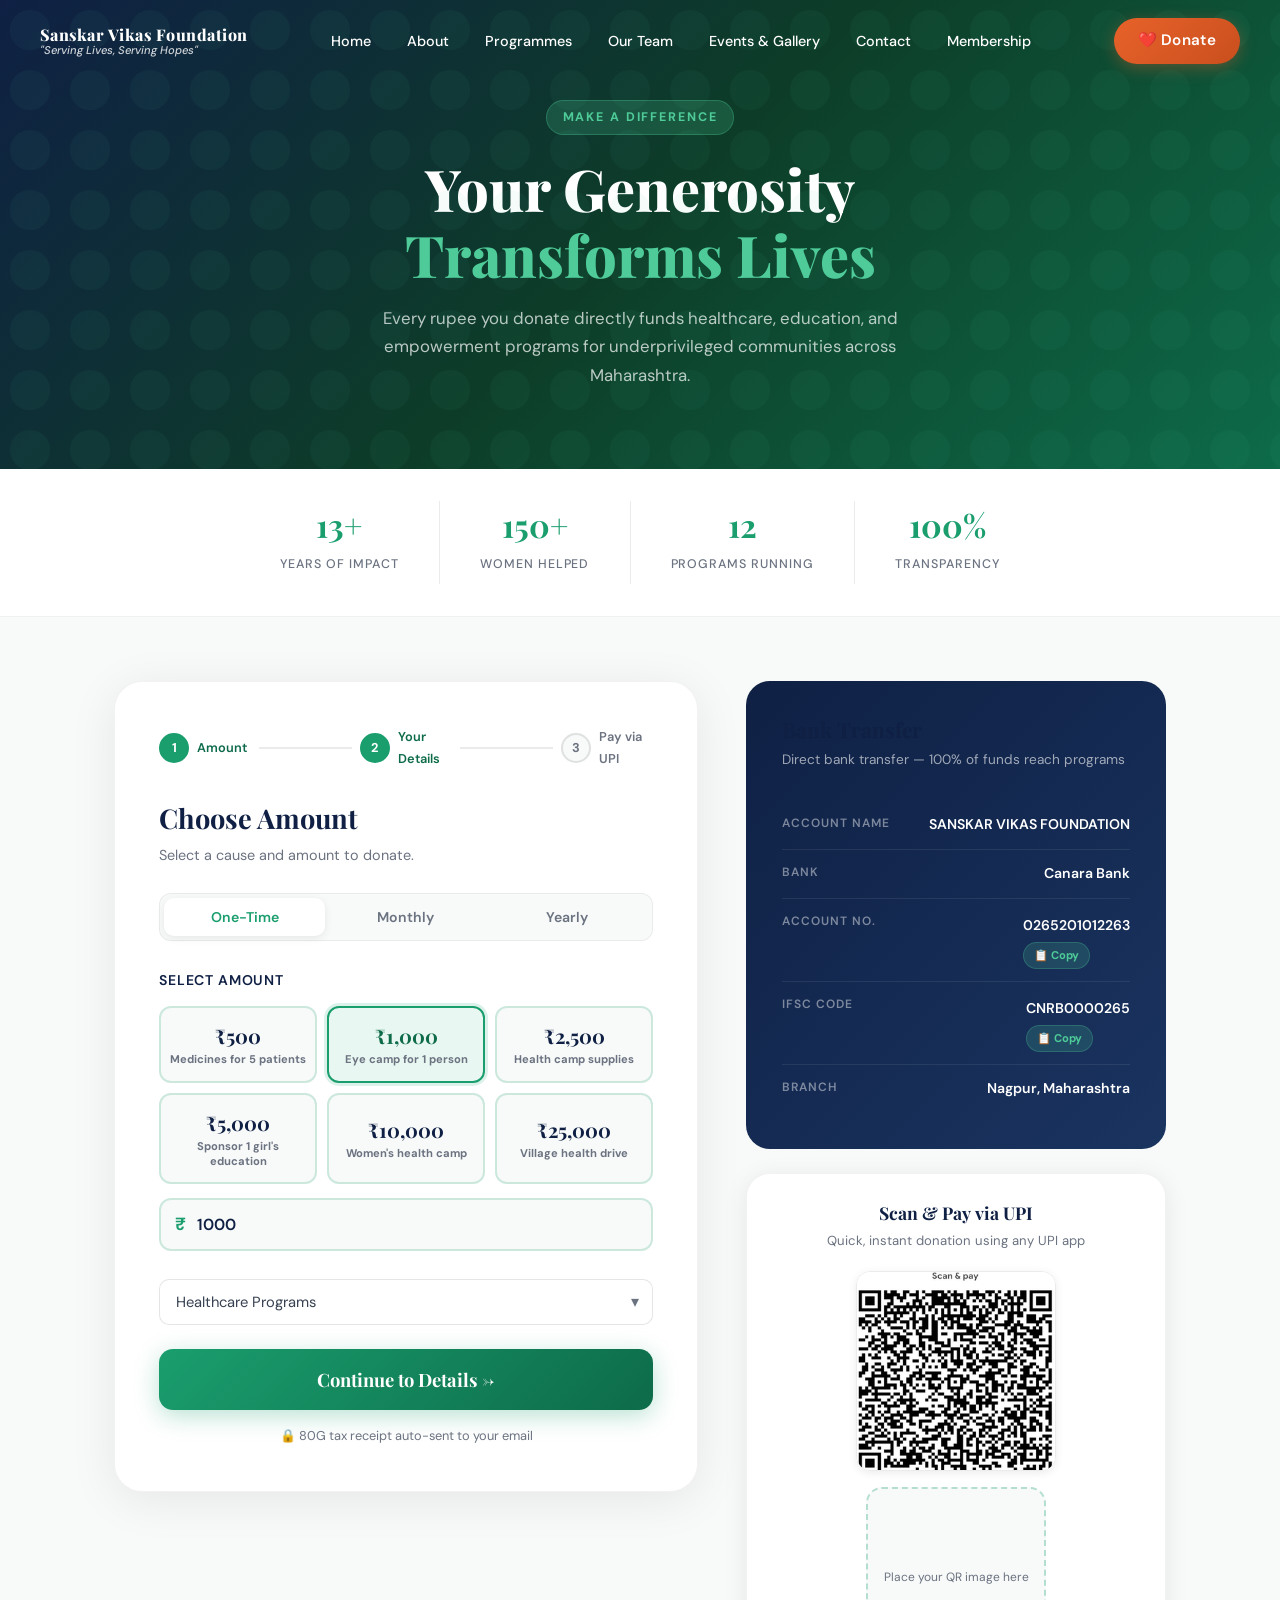
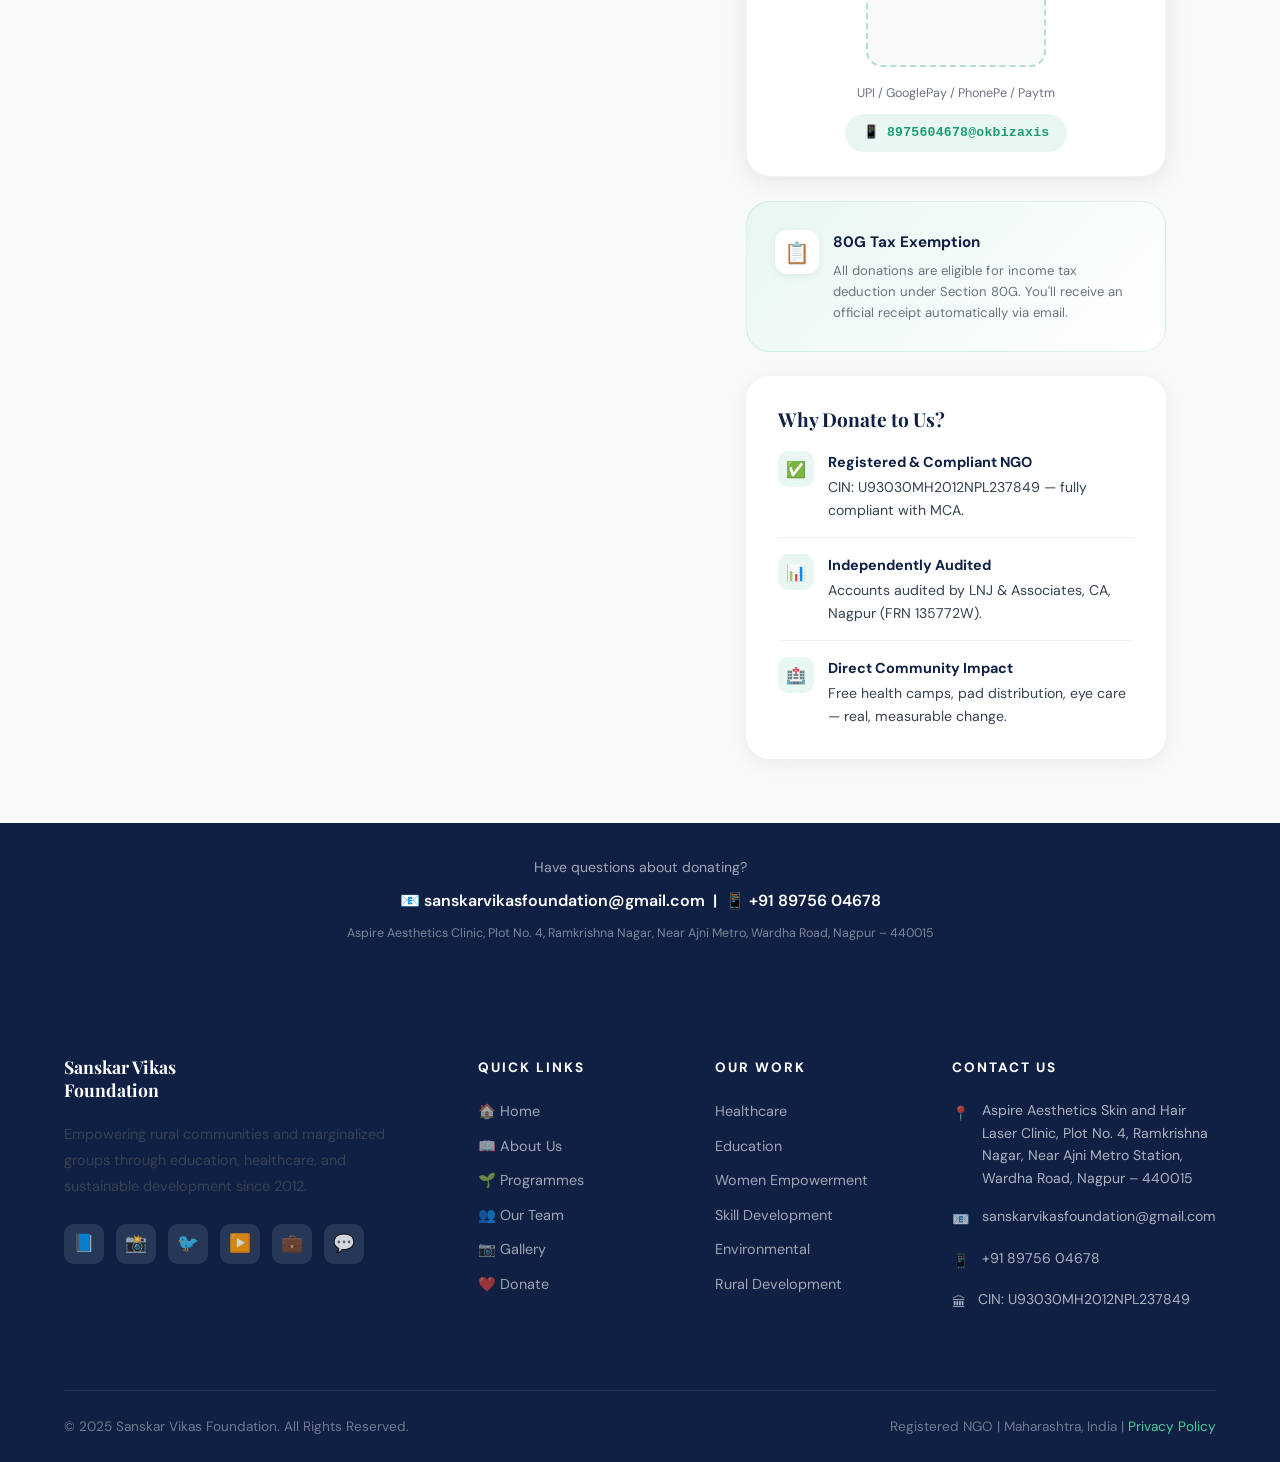
==== donate.html @ 825658d9 "Add files via upload" ====
<!DOCTYPE html>
<html lang="en">
<head>
  <meta charset="UTF-8">
  <meta name="viewport" content="width=device-width, initial-scale=1.0">
  <title>Donate | Sanskar Vikas Foundation</title>
  <link rel="preconnect" href="https://fonts.googleapis.com">
  <link href="https://fonts.googleapis.com/css2?family=Playfair+Display:wght@400;700;900&family=DM+Sans:wght@300;400;500;600;700&display=swap" rel="stylesheet">
  <link rel="stylesheet" href="style.css">

  <!-- EmailJS SDK -->
  <script type="text/javascript" src="https://cdn.jsdelivr.net/npm/@emailjs/browser@4/dist/email.min.js"></script>

  <style>
    :root {
      --green-primary: #1a9e6e;
      --green-dark: #0d6b49;
      --green-deeper: #0d3d28;
      --green-pale: #e8f7f1;
      --green-light: #4ecb98;
      --navy: #0f2044;
      --navy-light: #1a3460;
      --orange-accent: #e8622a;
      --white: #ffffff;
      --off-white: #f8faf9;
      --gray-mid: #6b7280;
      --gray-dark: #374151;
    }

    * { margin: 0; padding: 0; box-sizing: border-box; }

    body {
      font-family: 'DM Sans', sans-serif;
      background: var(--off-white);
      color: var(--gray-dark);
      overflow-x: hidden;
    }

    /* ── HERO ── */
    .donate-hero {
      background: linear-gradient(135deg, var(--navy) 0%, var(--green-deeper) 50%, var(--green-dark) 100%);
      padding: 100px 24px 80px;
      text-align: center;
      position: relative;
      overflow: hidden;
    }
    .donate-hero::before {
      content: '';
      position: absolute; inset: 0;
      background: url("data:image/svg+xml,%3Csvg width='60' height='60' viewBox='0 0 60 60' xmlns='http://www.w3.org/2000/svg'%3E%3Cg fill='none' fill-rule='evenodd'%3E%3Cg fill='%234ecb98' fill-opacity='0.05'%3E%3Ccircle cx='30' cy='30' r='20'/%3E%3C/g%3E%3C/g%3E%3C/svg%3E");
      pointer-events: none;
    }
    .donate-hero .tag {
      display: inline-block;
      background: rgba(78,203,152,0.2);
      color: var(--green-light);
      font-size: 0.78rem;
      font-weight: 700;
      letter-spacing: 0.15em;
      text-transform: uppercase;
      padding: 6px 16px;
      border-radius: 50px;
      border: 1px solid rgba(78,203,152,0.3);
      margin-bottom: 20px;
    }
    .donate-hero h1 {
      font-family: 'Playfair Display', serif;
      font-size: clamp(2.2rem, 5vw, 3.6rem);
      color: white;
      line-height: 1.15;
      margin-bottom: 16px;
    }
    .donate-hero h1 span { color: var(--green-light); }
    .donate-hero p {
      color: rgba(255,255,255,0.72);
      font-size: 1.05rem;
      max-width: 520px;
      margin: 0 auto;
      line-height: 1.7;
    }

    /* ── IMPACT STRIP ── */
    .impact-strip {
      background: white;
      padding: 32px 24px;
      display: flex;
      justify-content: center;
      gap: 0;
      border-bottom: 1px solid rgba(0,0,0,0.06);
    }
    .impact-item {
      text-align: center;
      padding: 8px 40px;
      border-right: 1px solid rgba(0,0,0,0.08);
    }
    .impact-item:last-child { border-right: none; }
    .impact-num {
      font-family: 'Playfair Display', serif;
      font-size: 2rem;
      font-weight: 700;
      color: var(--green-primary);
      display: block;
    }
    .impact-label {
      font-size: 0.78rem;
      text-transform: uppercase;
      letter-spacing: 0.08em;
      color: var(--gray-mid);
      margin-top: 2px;
    }

    /* ── MAIN LAYOUT ── */
    .donate-section {
      max-width: 1100px;
      margin: 0 auto;
      padding: 64px 24px;
      display: grid;
      grid-template-columns: 1fr 420px;
      gap: 48px;
      align-items: start;
    }

    /* ── DONATION FORM CARD ── */
    .form-card {
      background: white;
      border-radius: 28px;
      padding: 44px;
      box-shadow: 0 8px 48px rgba(0,0,0,0.08);
      border: 1px solid rgba(0,0,0,0.05);
    }
    .form-card h2 {
      font-family: 'Playfair Display', serif;
      font-size: 1.7rem;
      color: var(--navy);
      margin-bottom: 8px;
    }
    .form-card > p {
      color: var(--gray-mid);
      font-size: 0.9rem;
      margin-bottom: 32px;
    }

    /* Step indicator */
    .step-indicator {
      display: flex;
      align-items: center;
      gap: 0;
      margin-bottom: 32px;
    }
    .step {
      display: flex;
      align-items: center;
      gap: 8px;
      flex: 1;
    }
    .step-num {
      width: 30px; height: 30px;
      border-radius: 50%;
      background: var(--off-white);
      border: 2px solid rgba(0,0,0,0.1);
      display: flex; align-items: center; justify-content: center;
      font-size: 0.8rem; font-weight: 700; color: var(--gray-mid);
      flex-shrink: 0;
    }
    .step.active .step-num { background: var(--green-primary); border-color: var(--green-primary); color: white; }
    .step.done .step-num { background: var(--green-pale); border-color: var(--green-primary); color: var(--green-dark); }
    .step-label { font-size: 0.8rem; font-weight: 600; color: var(--gray-mid); }
    .step.active .step-label { color: var(--green-dark); }
    .step-line { flex: 1; height: 2px; background: rgba(0,0,0,0.08); margin: 0 8px; }
    .step-line.done { background: var(--green-primary); }

    /* Steps panel */
    .step-panel { display: none; }
    .step-panel.active { display: block; }

    /* Amount selector */
    .amount-label {
      font-weight: 600;
      font-size: 0.88rem;
      color: var(--navy);
      text-transform: uppercase;
      letter-spacing: 0.06em;
      margin-bottom: 14px;
      display: block;
    }
    .amount-grid {
      display: grid;
      grid-template-columns: repeat(3, 1fr);
      gap: 10px;
      margin-bottom: 14px;
    }
    .amount-btn {
      border: 2px solid rgba(26,158,110,0.2);
      background: var(--off-white);
      border-radius: 12px;
      padding: 14px 8px;
      text-align: center;
      cursor: pointer;
      transition: all 0.25s;
      font-family: 'DM Sans', sans-serif;
    }
    .amount-btn .amt {
      display: block;
      font-family: 'Playfair Display', serif;
      font-size: 1.25rem;
      font-weight: 700;
      color: var(--navy);
    }
    .amount-btn .desc {
      display: block;
      font-size: 0.7rem;
      color: var(--gray-mid);
      margin-top: 3px;
      line-height: 1.3;
    }
    .amount-btn:hover { border-color: var(--green-primary); background: var(--green-pale); }
    .amount-btn.active {
      border-color: var(--green-primary);
      background: var(--green-pale);
      box-shadow: 0 0 0 3px rgba(26,158,110,0.15);
    }
    .amount-btn.active .amt { color: var(--green-dark); }

    .custom-amount-wrap {
      position: relative;
      margin-bottom: 28px;
    }
    .custom-amount-wrap .prefix {
      position: absolute;
      left: 16px; top: 50%;
      transform: translateY(-50%);
      font-weight: 700;
      color: var(--green-primary);
      font-size: 1.1rem;
      pointer-events: none;
    }
    .custom-amount-input {
      width: 100%;
      padding: 14px 14px 14px 36px;
      border: 2px solid rgba(26,158,110,0.2);
      border-radius: 12px;
      font-family: 'DM Sans', sans-serif;
      font-size: 1rem;
      font-weight: 600;
      color: var(--navy);
      background: var(--off-white);
      outline: none;
      transition: border-color 0.2s;
    }
    .custom-amount-input:focus { border-color: var(--green-primary); background: white; }

    /* Frequency toggle */
    .freq-toggle {
      display: flex;
      background: var(--off-white);
      border-radius: 12px;
      padding: 4px;
      margin-bottom: 28px;
      border: 1px solid rgba(0,0,0,0.06);
    }
    .freq-btn {
      flex: 1;
      padding: 10px;
      border-radius: 10px;
      border: none;
      background: none;
      font-family: 'DM Sans', sans-serif;
      font-size: 0.88rem;
      font-weight: 600;
      color: var(--gray-mid);
      cursor: pointer;
      transition: all 0.25s;
    }
    .freq-btn.active {
      background: white;
      color: var(--green-primary);
      box-shadow: 0 2px 8px rgba(0,0,0,0.08);
    }

    /* Form fields */
    .form-row {
      display: grid;
      grid-template-columns: 1fr 1fr;
      gap: 16px;
      margin-bottom: 16px;
    }
    .form-group { margin-bottom: 0; }
    .form-group.full { grid-column: 1 / -1; }
    .form-group label {
      display: block;
      font-size: 0.82rem;
      font-weight: 600;
      color: var(--navy);
      margin-bottom: 6px;
      text-transform: uppercase;
      letter-spacing: 0.05em;
    }
    .form-input {
      width: 100%;
      padding: 12px 16px;
      border: 1.5px solid rgba(0,0,0,0.1);
      border-radius: 10px;
      font-family: 'DM Sans', sans-serif;
      font-size: 0.92rem;
      color: var(--gray-dark);
      background: white;
      outline: none;
      transition: border-color 0.2s;
    }
    .form-input:focus { border-color: var(--green-primary); }
    select.form-input { appearance: none; }

    .purpose-select-wrap { position: relative; }
    .purpose-select-wrap::after {
      content: '▾';
      position: absolute;
      right: 14px; top: 50%;
      transform: translateY(-50%);
      color: var(--gray-mid);
      pointer-events: none;
    }

    /* UPI Payment Step */
    .upi-step {
      text-align: center;
      padding: 8px 0;
    }
    .upi-step h3 {
      font-family: 'Playfair Display', serif;
      color: var(--navy);
      font-size: 1.4rem;
      margin-bottom: 8px;
    }
    .upi-step .sub { color: var(--gray-mid); font-size: 0.9rem; margin-bottom: 28px; }

    .amount-badge {
      display: inline-block;
      background: linear-gradient(135deg, var(--green-primary), var(--green-dark));
      color: white;
      font-family: 'Playfair Display', serif;
      font-size: 1.8rem;
      font-weight: 700;
      padding: 12px 36px;
      border-radius: 50px;
      margin-bottom: 28px;
      box-shadow: 0 6px 24px rgba(26,158,110,0.3);
    }

    .qr-box {
      background: white;
      border-radius: 20px;
      padding: 24px 24px 20px;
      margin: 0 auto 24px;
      max-width: 280px;
      border: 1.5px solid rgba(26,158,110,0.18);
      box-shadow: 0 4px 20px rgba(26,158,110,0.10), 0 1px 4px rgba(0,0,0,0.06);
    }
    .qr-box img {
      width: 220px;
      height: 220px;
      border-radius: 12px;
      display: block;
      margin: 0 auto;
      object-fit: contain;
      border: 1.5px solid rgba(0,0,0,0.07);
    }
    .qr-box .upi-id-display {
      margin-top: 14px;
      font-size: 0.8rem;
      color: var(--gray-mid);
      text-align: center;
      letter-spacing: 0.02em;
    }
    .qr-box .upi-val {
      font-weight: 700;
      color: var(--green-dark);
      font-size: 0.88rem;
      font-family: 'DM Mono', 'Courier New', monospace;
    }

    .upi-apps {
      display: flex;
      justify-content: center;
      gap: 12px;
      flex-wrap: wrap;
      margin-bottom: 24px;
    }
    .upi-app-pill {
      background: white;
      border: 1.5px solid rgba(0,0,0,0.08);
      border-radius: 50px;
      padding: 7px 18px;
      font-size: 0.8rem;
      font-weight: 600;
      color: var(--gray-dark);
      box-shadow: 0 2px 8px rgba(0,0,0,0.05);
    }

    .paid-confirm-btn {
      width: 100%;
      padding: 16px;
      background: linear-gradient(135deg, var(--green-primary), var(--green-dark));
      color: white;
      border: none;
      border-radius: 14px;
      font-family: 'Playfair Display', serif;
      font-size: 1.1rem;
      font-weight: 700;
      cursor: pointer;
      transition: all 0.3s;
      box-shadow: 0 6px 24px rgba(26,158,110,0.3);
    }
    .paid-confirm-btn:hover { transform: translateY(-2px); box-shadow: 0 12px 36px rgba(26,158,110,0.4); }
    .paid-confirm-btn:disabled { opacity: 0.6; cursor: not-allowed; transform: none; }

    .back-btn {
      background: none;
      border: none;
      color: var(--gray-mid);
      font-size: 0.88rem;
      cursor: pointer;
      margin-bottom: 20px;
      display: flex;
      align-items: center;
      gap: 6px;
      font-family: 'DM Sans', sans-serif;
      padding: 0;
    }
    .back-btn:hover { color: var(--green-primary); }

    .next-btn {
      width: 100%;
      padding: 18px;
      background: linear-gradient(135deg, var(--green-primary), var(--green-dark));
      color: white;
      border: none;
      border-radius: 14px;
      font-family: 'Playfair Display', serif;
      font-size: 1.15rem;
      font-weight: 700;
      cursor: pointer;
      transition: all 0.3s;
      margin-top: 24px;
      display: flex;
      align-items: center;
      justify-content: center;
      gap: 10px;
      box-shadow: 0 6px 24px rgba(26,158,110,0.3);
    }
    .next-btn:hover { transform: translateY(-2px); box-shadow: 0 12px 36px rgba(26,158,110,0.4); }

    .secure-note {
      display: flex;
      align-items: center;
      justify-content: center;
      gap: 6px;
      font-size: 0.8rem;
      color: var(--gray-mid);
      margin-top: 14px;
    }

    /* ── RIGHT SIDEBAR ── */
    .sidebar { display: flex; flex-direction: column; gap: 24px; }

    /* Bank transfer card */
    .bank-card {
      background: linear-gradient(135deg, var(--navy), var(--navy-light));
      border-radius: 24px;
      padding: 36px;
      color: white;
    }
    .bank-card h3 {
      font-family: 'Playfair Display', serif;
      font-size: 1.3rem;
      margin-bottom: 6px;
    }
    .bank-card > p {
      color: rgba(255,255,255,0.6);
      font-size: 0.85rem;
      margin-bottom: 28px;
    }
    .bank-detail-row {
      display: flex;
      justify-content: space-between;
      align-items: flex-start;
      padding: 12px 0;
      border-bottom: 1px solid rgba(255,255,255,0.08);
      gap: 12px;
    }
    .bank-detail-row:last-child { border-bottom: none; }
    .bank-detail-row .lbl {
      font-size: 0.75rem;
      font-weight: 600;
      color: rgba(255,255,255,0.45);
      text-transform: uppercase;
      letter-spacing: 0.08em;
      flex-shrink: 0;
    }
    .bank-detail-row .val {
      font-size: 0.88rem;
      font-weight: 600;
      color: white;
      text-align: right;
    }
    .copy-badge {
      display: inline-flex;
      align-items: center;
      gap: 4px;
      background: rgba(78,203,152,0.18);
      color: var(--green-light);
      font-size: 0.7rem;
      font-weight: 700;
      padding: 3px 10px;
      border-radius: 50px;
      cursor: pointer;
      border: 1px solid rgba(78,203,152,0.25);
      transition: all 0.2s;
      margin-top: 4px;
    }
    .copy-badge:hover { background: rgba(78,203,152,0.3); }

    /* QR sidebar card */
    .qr-card {
      background: white;
      border-radius: 24px;
      padding: 28px 28px 24px;
      text-align: center;
      box-shadow: 0 4px 24px rgba(0,0,0,0.08);
      border: 1px solid rgba(0,0,0,0.05);
    }
    .qr-card h4 {
      font-family: 'Playfair Display', serif;
      color: var(--navy);
      font-size: 1.1rem;
      margin-bottom: 6px;
    }
    .qr-card p {
      font-size: 0.82rem;
      color: var(--gray-mid);
      margin-bottom: 18px;
    }
    .qr-card img {
      width: 200px;
      height: 200px;
      border-radius: 14px;
      margin: 0 auto 16px;
      display: block;
      object-fit: contain;
      border: 1.5px solid rgba(0,0,0,0.08);
      box-shadow: 0 2px 8px rgba(0,0,0,0.08);
    }
    .upi-id {
      font-size: 0.82rem;
      font-weight: 700;
      color: var(--green-primary);
      background: var(--green-pale);
      padding: 8px 18px;
      border-radius: 50px;
      display: inline-block;
      font-family: 'DM Mono', 'Courier New', monospace;
      letter-spacing: 0.02em;
    }

    /* Tax benefit card */
    .tax-card {
      background: linear-gradient(135deg, var(--green-pale), white);
      border-radius: 24px;
      padding: 28px;
      border: 1px solid rgba(26,158,110,0.12);
    }
    .tax-card-row { display: flex; align-items: flex-start; gap: 14px; }
    .tax-icon {
      width: 44px; height: 44px;
      background: white;
      border-radius: 12px;
      display: flex; align-items: center; justify-content: center;
      font-size: 1.3rem;
      flex-shrink: 0;
      box-shadow: 0 2px 8px rgba(0,0,0,0.06);
    }
    .tax-text h5 { font-size: 0.95rem; color: var(--navy); margin-bottom: 4px; }
    .tax-text p { font-size: 0.82rem; color: var(--gray-mid); line-height: 1.6; }

    /* Why donate */
    .why-card {
      background: white;
      border-radius: 24px;
      padding: 32px;
      box-shadow: 0 4px 20px rgba(0,0,0,0.06);
    }
    .why-card h3 {
      font-family: 'Playfair Display', serif;
      color: var(--navy);
      font-size: 1.2rem;
      margin-bottom: 20px;
    }
    .why-item {
      display: flex;
      gap: 14px;
      margin-bottom: 16px;
      padding-bottom: 16px;
      border-bottom: 1px solid rgba(0,0,0,0.06);
    }
    .why-item:last-child { margin-bottom: 0; padding-bottom: 0; border: none; }
    .why-dot {
      width: 36px; height: 36px;
      background: var(--green-pale);
      border-radius: 10px;
      display: flex; align-items: center; justify-content: center;
      font-size: 1rem;
      flex-shrink: 0;
    }
    .why-text { font-size: 0.88rem; color: var(--gray-dark); line-height: 1.6; }
    .why-text strong { color: var(--navy); display: block; margin-bottom: 2px; font-size: 0.9rem; }

    /* Success modal */
    .success-overlay {
      position: fixed; inset: 0;
      background: rgba(0,0,0,0.6);
      backdrop-filter: blur(6px);
      z-index: 9999;
      display: flex;
      align-items: center;
      justify-content: center;
      padding: 24px;
      opacity: 0;
      pointer-events: none;
      transition: opacity 0.3s;
    }
    .success-overlay.active { opacity: 1; pointer-events: all; }
    .success-box {
      background: white;
      border-radius: 28px;
      padding: 52px 44px;
      text-align: center;
      max-width: 440px;
      width: 100%;
      transform: scale(0.9);
      transition: transform 0.3s;
      box-shadow: 0 24px 80px rgba(0,0,0,0.2);
    }
    .success-overlay.active .success-box { transform: scale(1); }
    .success-icon {
      width: 88px; height: 88px;
      background: linear-gradient(135deg, var(--green-primary), var(--green-light));
      border-radius: 50%;
      display: flex; align-items: center; justify-content: center;
      font-size: 2.4rem;
      margin: 0 auto 24px;
      box-shadow: 0 12px 36px rgba(26,158,110,0.3);
    }
    .success-box h3 {
      font-family: 'Playfair Display', serif;
      font-size: 1.7rem;
      color: var(--navy);
      margin-bottom: 12px;
    }
    .success-box p {
      font-size: 0.92rem;
      color: var(--gray-mid);
      line-height: 1.7;
      margin-bottom: 28px;
    }
    .success-close {
      background: var(--navy);
      color: white;
      border: none;
      padding: 14px 40px;
      border-radius: 50px;
      font-family: 'DM Sans', sans-serif;
      font-weight: 700;
      font-size: 0.95rem;
      cursor: pointer;
      transition: all 0.2s;
    }
    .success-close:hover { background: var(--green-dark); }

    /* Spinner */
    .spinner {
      width: 20px; height: 20px;
      border: 3px solid rgba(255,255,255,0.3);
      border-top-color: white;
      border-radius: 50%;
      animation: spin 0.8s linear infinite;
      display: inline-block;
    }
    @keyframes spin { to { transform: rotate(360deg); } }

    /* Toast */
    .toast {
      position: fixed; bottom: 24px; right: 24px;
      background: var(--green-dark);
      color: white;
      padding: 14px 22px;
      border-radius: 12px;
      font-size: 0.88rem;
      font-weight: 600;
      display: flex;
      align-items: center;
      gap: 8px;
      z-index: 9999;
      animation: slideIn 0.3s ease;
      box-shadow: 0 6px 24px rgba(0,0,0,0.18);
    }
    .toast.error { background: #c0392b; }
    @keyframes slideIn {
      from { opacity: 0; transform: translateX(30px); }
      to { opacity: 1; transform: translateX(0); }
    }

    /* Responsive */
    @media (max-width: 900px) {
      .donate-section { grid-template-columns: 1fr; }
      .sidebar { order: -1; }
    }
    @media (max-width: 600px) {
      .form-card { padding: 28px 20px; }
      .amount-grid { grid-template-columns: repeat(2, 1fr); }
      .form-row { grid-template-columns: 1fr; }
      .impact-strip { flex-wrap: wrap; gap: 16px; }
      .impact-item { border-right: none; border-bottom: 1px solid rgba(0,0,0,0.06); padding: 8px 20px; }
      .impact-item:last-child { border: none; }
    }

    [data-reveal] { opacity: 0; transform: translateY(24px); transition: opacity 0.65s ease, transform 0.65s ease; }
    [data-reveal].revealed { opacity: 1; transform: translateY(0); }
    [data-reveal][data-delay="1"] { transition-delay: 0.1s; }
    [data-reveal][data-delay="2"] { transition-delay: 0.2s; }
    [data-reveal][data-delay="3"] { transition-delay: 0.3s; }
  </style>
</head>
<body>

<div id="nav-placeholder"></div>

<section class="donate-hero">
  <div class="tag">Make a Difference</div>
  <h1>Your Generosity<br><span>Transforms Lives</span></h1>
  <p>Every rupee you donate directly funds healthcare, education, and empowerment programs for underprivileged communities across Maharashtra.</p>
</section>

<div class="impact-strip">
  <div class="impact-item"><span class="impact-num">13+</span><span class="impact-label">Years of Impact</span></div>
  <div class="impact-item"><span class="impact-num">150+</span><span class="impact-label">Women Helped</span></div>
  <div class="impact-item"><span class="impact-num">12</span><span class="impact-label">Programs Running</span></div>
  <div class="impact-item"><span class="impact-num">100%</span><span class="impact-label">Transparency</span></div>
</div>

<div class="donate-section">

  <!-- LEFT: Multi-step Form -->
  <div class="form-card" data-reveal>

    <!-- Step Indicator -->
    <div class="step-indicator">
      <div class="step active" id="step-ind-1">
        <div class="step-num">1</div>
        <div class="step-label">Amount</div>
      </div>
      <div class="step-line" id="line-1-2"></div>
      <div class="step active" id="step-ind-2">
        <div class="step-num">2</div>
        <div class="step-label">Your Details</div>
      </div>
      <div class="step-line" id="line-2-3"></div>
      <div class="step" id="step-ind-3">
        <div class="step-num">3</div>
        <div class="step-label">Pay via UPI</div>
      </div>
    </div>

    <!-- STEP 1: Amount -->
    <div class="step-panel active" id="panel-1">
      <h2>Choose Amount</h2>
      <p style="color:var(--gray-mid);font-size:0.9rem;margin-bottom:24px;">Select a cause and amount to donate.</p>

      <div class="freq-toggle">
        <button class="freq-btn active" data-freq="one-time">One-Time</button>
        <button class="freq-btn" data-freq="monthly">Monthly</button>
        <button class="freq-btn" data-freq="yearly">Yearly</button>
      </div>

      <label class="amount-label">Select Amount</label>
      <div class="amount-grid">
        <button class="amount-btn" data-amount="500"><span class="amt">₹500</span><span class="desc">Medicines for 5 patients</span></button>
        <button class="amount-btn active" data-amount="1000"><span class="amt">₹1,000</span><span class="desc">Eye camp for 1 person</span></button>
        <button class="amount-btn" data-amount="2500"><span class="amt">₹2,500</span><span class="desc">Health camp supplies</span></button>
        <button class="amount-btn" data-amount="5000"><span class="amt">₹5,000</span><span class="desc">Sponsor 1 girl's education</span></button>
        <button class="amount-btn" data-amount="10000"><span class="amt">₹10,000</span><span class="desc">Women's health camp</span></button>
        <button class="amount-btn" data-amount="25000"><span class="amt">₹25,000</span><span class="desc">Village health drive</span></button>
      </div>

      <div class="custom-amount-wrap">
        <span class="prefix">₹</span>
        <input type="number" id="customAmount" class="custom-amount-input" placeholder="Enter custom amount" value="1000" min="100">
      </div>

      <div class="purpose-select-wrap" style="margin-bottom:0;">
        <select class="form-input" id="purpose">
          <option>Healthcare Programs</option>
          <option>Women Empowerment</option>
          <option>Education & Literacy</option>
          <option>Skill Development</option>
          <option>Rural Infrastructure</option>
          <option>Where Needed Most</option>
        </select>
      </div>

      <button class="next-btn" id="nextToDetails">Continue to Details →</button>
      <p class="secure-note">🔒 80G tax receipt auto-sent to your email</p>
    </div>

    <!-- STEP 2: Donor Details -->
    <div class="step-panel" id="panel-2">
      <button class="back-btn" onclick="goToStep(1)">← Back</button>
      <h2>Your Details</h2>
      <p style="color:var(--gray-mid);font-size:0.9rem;margin-bottom:24px;">We need these to send your 80G receipt.</p>

      <div class="form-row">
        <div class="form-group">
          <label>First Name *</label>
          <input type="text" class="form-input" id="firstName" placeholder="Ravi" required>
        </div>
        <div class="form-group">
          <label>Last Name *</label>
          <input type="text" class="form-input" id="lastName" placeholder="Sharma" required>
        </div>
      </div>
      <div class="form-row">
        <div class="form-group">
          <label>Email Address *</label>
          <input type="email" class="form-input" id="email" placeholder="you@example.com" required>
        </div>
        <div class="form-group">
          <label>Phone Number *</label>
          <input type="tel" class="form-input" id="phone" placeholder="+91 98765 43210" required>
        </div>
      </div>
      <div class="form-row">
        <div class="form-group">
          <label>PAN (for 80G receipt)</label>
          <input type="text" class="form-input" id="pan" placeholder="ABCDE1234F" maxlength="10">
        </div>
        <div class="form-group">
          <label>Address / City</label>
          <input type="text" class="form-input" id="address" placeholder="Nagpur, Maharashtra">
        </div>
      </div>
      <div class="form-row">
        <div class="form-group full" style="grid-column:1/-1;">
          <label>Message (Optional)</label>
          <input type="text" class="form-input" id="message" placeholder="A message of encouragement...">
        </div>
      </div>

      <button class="next-btn" id="nextToPayment">Proceed to Payment →</button>
      <p class="secure-note">🔒 Your data is used only for 80G receipt generation</p>
    </div>

    <!-- STEP 3: UPI Payment -->
    <div class="step-panel" id="panel-3">
      <button class="back-btn" onclick="goToStep(2)">← Back</button>
      <div class="upi-step">
        <h3>Scan & Pay</h3>
        <p class="sub">Use any UPI app to complete your donation</p>

        <div class="amount-badge" id="displayAmount">₹1,000</div>

        <div class="qr-box">
          <img src="[data-uri]" alt="Sanskar Vikas Foundation UPI QR Code">
          <div class="upi-id-display">UPI ID: <span class="upi-val">8975604678@okbizaxis</span></div>
        </div>

        <div class="upi-apps">
          <span class="upi-app-pill">📱 GPay</span>
          <span class="upi-app-pill">📲 PhonePe</span>
          <span class="upi-app-pill">💳 Paytm</span>
          <span class="upi-app-pill">🏦 BHIM</span>
        </div>

        <p style="font-size:0.82rem;color:var(--gray-mid);margin-bottom:20px;line-height:1.6;">
          After completing payment, click the button below.<br>
          Your 80G receipt will be sent to your email automatically.
        </p>

        <button class="paid-confirm-btn" id="confirmPaidBtn">
          ✅ I've Completed the Payment
        </button>
        <p style="margin-top:12px;font-size:0.78rem;color:var(--gray-mid);">80G receipt + confirmation will arrive in your inbox within a few minutes.</p>
      </div>
    </div>

  </div>

  <!-- RIGHT: Sidebar -->
  <div class="sidebar">

    <div class="bank-card" data-reveal data-delay="1">
      <h3>Bank Transfer</h3>
      <p>Direct bank transfer — 100% of funds reach programs</p>
      <div class="bank-detail-row">
        <span class="lbl">Account Name</span>
        <span class="val">SANSKAR VIKAS FOUNDATION</span>
      </div>
      <div class="bank-detail-row">
        <span class="lbl">Bank</span>
        <span class="val">Canara Bank</span>
      </div>
      <div class="bank-detail-row">
        <span class="lbl">Account No.</span>
        <div>
          <span class="val">0265201012263</span><br>
          <span class="copy-badge" onclick="copyText('0265201012263')">📋 Copy</span>
        </div>
      </div>
      <div class="bank-detail-row">
        <span class="lbl">IFSC Code</span>
        <div>
          <span class="val">CNRB0000265</span><br>
          <span class="copy-badge" onclick="copyText('CNRB0000265')">📋 Copy</span>
        </div>
      </div>
      <div class="bank-detail-row">
        <span class="lbl">Branch</span>
        <span class="val">Nagpur, Maharashtra</span>
      </div>
    </div>

    <!-- Sidebar QR -->
    <div class="qr-card" data-reveal data-delay="2">
      <h4>Scan & Pay via UPI</h4>
      <p>Quick, instant donation using any UPI app</p>
      <!-- ✅ REPLACE: set src to your actual QR image file -->
      <img src="[data-uri]" alt="UPI QR Code"
           onerror="this.src='';this.style.display='none';this.nextElementSibling.style.display='block';">
      <div style="display:none;width:180px;height:180px;background:var(--off-white);border-radius:16px;margin:0 auto 16px;border:2px dashed rgba(26,158,110,0.3);display:flex;align-items:center;justify-content:center;font-size:0.75rem;color:var(--gray-mid);text-align:center;padding:12px;">Place your QR image here</div>
      <div style="font-size:0.78rem;color:var(--gray-mid);margin-bottom:10px;">UPI / GooglePay / PhonePe / Paytm</div>
      <div class="upi-id">📱 8975604678@okbizaxis</div>
    </div>

    <div class="tax-card" data-reveal data-delay="2">
      <div class="tax-card-row">
        <div class="tax-icon">📋</div>
        <div class="tax-text">
          <h5>80G Tax Exemption</h5>
          <p>All donations are eligible for income tax deduction under Section 80G. You'll receive an official receipt automatically via email.</p>
        </div>
      </div>
    </div>

    <div class="why-card" data-reveal data-delay="3">
      <h3>Why Donate to Us?</h3>
      <div class="why-item">
        <div class="why-dot">✅</div>
        <div class="why-text">
          <strong>Registered & Compliant NGO</strong>
          CIN: U93030MH2012NPL237849 — fully compliant with MCA.
        </div>
      </div>
      <div class="why-item">
        <div class="why-dot">📊</div>
        <div class="why-text">
          <strong>Independently Audited</strong>
          Accounts audited by LNJ & Associates, CA, Nagpur (FRN 135772W).
        </div>
      </div>
      <div class="why-item">
        <div class="why-dot">🏥</div>
        <div class="why-text">
          <strong>Direct Community Impact</strong>
          Free health camps, pad distribution, eye care — real, measurable change.
        </div>
      </div>
    </div>

  </div>
</div>

<div style="background:var(--navy);padding:32px 24px;text-align:center;">
  <p style="color:rgba(255,255,255,0.6);font-size:0.88rem;margin-bottom:6px;">Have questions about donating?</p>
  <p style="color:white;font-weight:600;font-size:1rem;">📧 sanskarvikasfoundation@gmail.com &nbsp;|&nbsp; 📱 +91 89756 04678</p>
  <p style="color:rgba(255,255,255,0.45);font-size:0.78rem;margin-top:6px;">Aspire Aesthetics Clinic, Plot No. 4, Ramkrishna Nagar, Near Ajni Metro, Wardha Road, Nagpur – 440015</p>
</div>

<!-- Success Modal -->
<div class="success-overlay" id="successOverlay">
  <div class="success-box">
    <div class="success-icon">🙏</div>
    <h3>Thank You!</h3>
    <p>Your donation has been recorded. An official <strong>80G receipt</strong> and confirmation email have been sent to your inbox. The Foundation has also been notified.</p>
    <p style="font-size:0.82rem;color:var(--green-primary);font-weight:600;margin-bottom:28px;">
      "You have not lived today until you have done something for someone who can never repay you."
    </p>
    <button class="success-close" onclick="closeSuccess()">Close</button>
  </div>
</div>

<div id="footer-placeholder"></div>

<script>
  // =============================================
  // EmailJS CONFIGURATION
  // ✅ REPLACE these with your actual EmailJS values
  // =============================================
  const EMAILJS_PUBLIC_KEY   = "AHeNDa0LZzZNl7ubN";   // ✅ Configured
  const EMAILJS_SERVICE_ID   = "service_iuanurj";      // ✅ Configured
  const EMAILJS_TEMPLATE_DONOR  = "template_7xtmj59";  // ✅ Donor receipt template
  const EMAILJS_TEMPLATE_NGO    = "template_7xtmj59";  // ✅ NGO notification (same template)

  // Foundation email (receives notifications)
  const FOUNDATION_EMAIL = "sanskarvikasfoundation@gmail.com";

  // Init EmailJS
  emailjs.init(EMAILJS_PUBLIC_KEY);

  // =============================================
  // STATE
  // =============================================
  let currentStep = 1;
  let donationData = {};

  // =============================================
  // STEP NAVIGATION
  // =============================================
  function goToStep(step) {
    document.querySelectorAll('.step-panel').forEach(p => p.classList.remove('active'));
    document.getElementById('panel-' + step).classList.add('active');
    currentStep = step;
    updateStepUI(step);
    window.scrollTo({ top: 0, behavior: 'smooth' });
  }

  function updateStepUI(step) {
    for (let i = 1; i <= 3; i++) {
      const ind = document.getElementById('step-ind-' + i);
      ind.classList.remove('active', 'done');
      if (i < step) ind.classList.add('done');
      else if (i === step) ind.classList.add('active');
    }
    const line12 = document.getElementById('line-1-2');
    const line23 = document.getElementById('line-2-3');
    if (step >= 2) line12.classList.add('done'); else line12.classList.remove('done');
    if (step >= 3) line23.classList.add('done'); else line23.classList.remove('done');
  }

  // =============================================
  // AMOUNT BUTTONS
  // =============================================
  const amountBtns = document.querySelectorAll('.amount-btn');
  const customAmount = document.getElementById('customAmount');

  amountBtns.forEach(btn => {
    btn.addEventListener('click', () => {
      amountBtns.forEach(b => b.classList.remove('active'));
      btn.classList.add('active');
      customAmount.value = btn.getAttribute('data-amount');
    });
  });

  customAmount.addEventListener('input', () => {
    amountBtns.forEach(b => b.classList.remove('active'));
  });

  document.querySelectorAll('.freq-btn').forEach(btn => {
    btn.addEventListener('click', () => {
      document.querySelectorAll('.freq-btn').forEach(b => b.classList.remove('active'));
      btn.classList.add('active');
    });
  });

  // =============================================
  // STEP 1 → 2
  // =============================================
  document.getElementById('nextToDetails').addEventListener('click', () => {
    const amount = parseInt(customAmount.value);
    if (!amount || amount < 100) { showToast('⚠️ Minimum donation is ₹100', 'error'); return; }
    donationData.amount = amount;
    donationData.purpose = document.getElementById('purpose').value;
    donationData.frequency = document.querySelector('.freq-btn.active').getAttribute('data-freq');
    goToStep(2);
  });

  // =============================================
  // STEP 2 → 3
  // =============================================
  document.getElementById('nextToPayment').addEventListener('click', () => {
    const firstName = document.getElementById('firstName').value.trim();
    const lastName  = document.getElementById('lastName').value.trim();
    const email     = document.getElementById('email').value.trim();
    const phone     = document.getElementById('phone').value.trim();

    if (!firstName || !lastName) { showToast('⚠️ Please enter your full name', 'error'); return; }
    if (!email || !email.includes('@')) { showToast('⚠️ Please enter a valid email', 'error'); return; }
    if (!phone) { showToast('⚠️ Phone number is required', 'error'); return; }

    donationData.firstName = firstName;
    donationData.lastName  = lastName;
    donationData.email     = email;
    donationData.phone     = phone;
    donationData.pan       = document.getElementById('pan').value.trim().toUpperCase();
    donationData.address   = document.getElementById('address').value.trim();
    donationData.message   = document.getElementById('message').value.trim();

    // Update amount display on payment step
    document.getElementById('displayAmount').textContent = '₹' + donationData.amount.toLocaleString('en-IN');
    goToStep(3);
  });

  // =============================================
  // STEP 3: Confirm Payment → Send Emails
  // =============================================
  document.getElementById('confirmPaidBtn').addEventListener('click', async () => {
    const btn = document.getElementById('confirmPaidBtn');
    btn.disabled = true;
    btn.innerHTML = '<span class="spinner"></span> Sending receipt...';

    const now = new Date();
    const receiptNo = 'SVF-DON-' + now.getFullYear() + '-' + String(Math.floor(Math.random() * 90000) + 10000);
    const dateStr = now.toLocaleDateString('en-IN', { day:'2-digit', month:'long', year:'numeric' });

    const templateParams = {
      // Donor info
      donor_name:    donationData.firstName + ' ' + donationData.lastName,
      donor_email:   donationData.email,
      donor_phone:   donationData.phone,
      donor_pan:     donationData.pan || 'Not provided',
      donor_address: donationData.address || 'Not provided',
      donor_message: donationData.message || '—',

      // Donation info
      amount:        '₹' + donationData.amount.toLocaleString('en-IN'),
      purpose:       donationData.purpose,
      frequency:     donationData.frequency,
      receipt_no:    receiptNo,
      date:          dateStr,

      // Foundation reply-to
      foundation_email: FOUNDATION_EMAIL,

      // 80G details
      org_name:      'Sanskar Vikas Foundation',
      cin:           'U93030MH2012NPL237849',
      pan_org:       'YOUR_PAN_HERE',        // ✅ Replace with foundation PAN
      address_org:   'Plot No. 4, Ramkrishna Nagar, Near Ajni Metro, Wardha Road, Nagpur – 440015',
    };

    try {
      // Send 80G receipt to donor
      await emailjs.send(EMAILJS_SERVICE_ID, EMAILJS_TEMPLATE_DONOR, {
        ...templateParams,
        to_email: donationData.email,
        to_name:  donationData.firstName,
      });

      // Send notification to Foundation
      await emailjs.send(EMAILJS_SERVICE_ID, EMAILJS_TEMPLATE_NGO, {
        ...templateParams,
        to_email: FOUNDATION_EMAIL,
        to_name:  'Sanskar Vikas Foundation Team',
      });

      document.getElementById('successOverlay').classList.add('active');
    } catch (err) {
      console.error('EmailJS error:', err);
      showToast('⚠️ Email sending failed. Please screenshot this and email us at ' + FOUNDATION_EMAIL, 'error');
      // Still show success for payment (email issue shouldn't block UX)
      setTimeout(() => document.getElementById('successOverlay').classList.add('active'), 3000);
    } finally {
      btn.disabled = false;
      btn.innerHTML = '✅ I\'ve Completed the Payment';
    }
  });

  function closeSuccess() {
    document.getElementById('successOverlay').classList.remove('active');
    goToStep(1);
    // Reset form
    document.getElementById('firstName').value = '';
    document.getElementById('lastName').value = '';
    document.getElementById('email').value = '';
    document.getElementById('phone').value = '';
    document.getElementById('pan').value = '';
    document.getElementById('address').value = '';
    document.getElementById('message').value = '';
    customAmount.value = '1000';
    amountBtns.forEach(b => b.classList.remove('active'));
    document.querySelector('.amount-btn[data-amount="1000"]').classList.add('active');
  }

  function copyText(text) {
    navigator.clipboard.writeText(text).then(() => showToast('✅ Copied: ' + text));
  }

  function showToast(msg, type = '') {
    const existing = document.querySelector('.toast');
    if (existing) existing.remove();
    const t = document.createElement('div');
    t.className = 'toast' + (type === 'error' ? ' error' : '');
    t.textContent = msg;
    document.body.appendChild(t);
    setTimeout(() => t.remove(), 4000);
  }

  const observer = new IntersectionObserver(entries => {
    entries.forEach(e => { if (e.isIntersecting) { e.target.classList.add('revealed'); observer.unobserve(e.target); } });
  }, { threshold: 0.1 });
  document.querySelectorAll('[data-reveal]').forEach(el => observer.observe(el));
</script>

<script src="components.js"></script>
<script>
  document.addEventListener('DOMContentLoaded', () => {
    setTimeout(() => {
      document.querySelectorAll('#nav-placeholder .nav-links a, #nav-placeholder .mobile-nav a').forEach(a => {
        const href = a.getAttribute('href');
        if (href && href.startsWith('../')) a.setAttribute('href', href.replace('../', ''));
      });
    }, 0);
  });
</script>
<script src="main.js"></script>

</body>
</html>
---- style.css ----
/* =============================================
   SANSKAR VIKAS FOUNDATION - Main Stylesheet
   Theme: Emerald Green + Deep Navy + White
   ============================================= */

@import url('https://fonts.googleapis.com/css2?family=Cormorant+Garamond:ital,wght@0,400;0,600;0,700;1,400&family=DM+Sans:wght@300;400;500;600;700&family=Playfair+Display:wght@700;800&display=swap');

/* ---- CSS Variables ---- */



@media (min-width: 768px) {
  .grid-2 {
    grid-template-columns: 1fr 1fr;
    align-items: center;
  }

  .order-1 {
    order: 1;
  }

  .order-2 {
    order: 2;
  }
}

/* IMAGE */
.activity-img {
  width: 100%;
  height: 380px;
  border-radius: 24px;
  overflow: hidden;
  box-shadow: 0 20px 50px rgba(0,0,0,0.1);
}

.activity-img img {
  width: 100%;
  height: 100%;
  object-fit: cover;
  transition: 0.4s ease;
}

.activity-img:hover img {
  transform: scale(1.05);
}

/* TEXT */
.activity-text h3 {
  color: var(--navy);
  margin-bottom: 16px;
}

.mt {
  margin-top: 12px;
}

/* STATS */
.stats {
  display: flex;
  gap: 20px;
  margin-top: 24px;
  flex-wrap: wrap;
}

.stat-box {
  background: var(--green-pale);
  padding: 16px 24px;
  border-radius: 12px;
  text-align: center;
}

.num {
  font-size: 1.8rem;
  font-weight: 800;
  color: var(--green-primary);
}

.label {
  font-size: 0.75rem;
  text-transform: uppercase;
  color: var(--gray-mid);
}








.hero-logo-bg {
  width: 260px;
  height: 260px;
  border-radius: 50%;        /* makes circle */
  overflow: hidden;          /* crops image */
  display: flex;
  align-items: center;
  justify-content: center;
}


.hero-logo-img {
  width: 100%;
  height: 100%;
  object-fit: cover;         /* fills circle properly */
  border-radius: 50%;        /* keeps image circular */
}
.hero-logo-bg {
  box-shadow: 0 20px 50px rgba(0,0,0,0.3);
}


:root {
  --green-primary: #1a9e6e;
  --green-dark: #0d6b49;
  --green-light: #4ecb98;
  --green-pale: #e8f7f2;
  --navy: #0f2044;
  --navy-light: #1c3461;
  --orange-accent: #e8622a;
  --white: #ffffff;
  --off-white: #f7fbf9;
  --gray-light: #f0f4f2;
  --gray-mid: #8a9e96;
  --gray-dark: #3a4a44;
  --text-body: #2c3e36;
  --shadow-sm: 0 2px 12px rgba(26,158,110,0.10);
  --shadow-md: 0 8px 32px rgba(26,158,110,0.15);
  --shadow-lg: 0 20px 60px rgba(15,32,68,0.18);
  --radius: 12px;
  --radius-lg: 24px;
  --transition: all 0.35s cubic-bezier(0.4,0,0.2,1);
}

/* ---- Reset & Base ---- */
*, *::before, *::after { box-sizing: border-box; margin: 0; padding: 0; }
html { scroll-behavior: smooth; font-size: 16px; }
body {
  font-family: 'DM Sans', sans-serif;
  color: var(--text-body);
  background: var(--white);
  line-height: 1.7;
  overflow-x: hidden;
}
img { max-width: 100%; height: auto; display: block; }
a { text-decoration: none; color: inherit; }
ul { list-style: none; }
button { cursor: pointer; border: none; background: none; font-family: inherit; }

/* ---- Typography ---- */
h1, h2, h3, h4 { font-family: 'Playfair Display', serif; line-height: 1.2; color: var(--navy); }
h1 { font-size: clamp(2.4rem, 5vw, 4rem); font-weight: 800; }
h2 { font-size: clamp(1.8rem, 3.5vw, 2.8rem); font-weight: 700; }
h3 { font-size: clamp(1.3rem, 2.5vw, 1.7rem); font-weight: 700; }
h4 { font-size: 1.1rem; font-weight: 700; }
p { font-size: 1rem; color: var(--gray-dark); line-height: 1.8; }
.section-tag {
  display: inline-block;
  font-family: 'DM Sans', sans-serif;
  font-size: 0.78rem;
  font-weight: 700;
  letter-spacing: 0.2em;
  text-transform: uppercase;
  color: var(--green-primary);
  background: var(--green-pale);
  padding: 6px 16px;
  border-radius: 50px;
  margin-bottom: 16px;
}

/* ---- Layout Utilities ---- */
.container { max-width: 1200px; margin: 0 auto; padding: 0 24px; }
.section-pad { padding: 96px 0; }
.section-pad-sm { padding: 64px 0; }
.text-center { text-align: center; }
.flex { display: flex; }
.grid-2 { display: grid; grid-template-columns: 1fr 1fr; gap: 40px; align-items: center; }
.grid-3 { display: grid; grid-template-columns: repeat(3, 1fr); gap: 32px; }
.grid-4 { display: grid; grid-template-columns: repeat(4, 1fr); gap: 24px; }

/* ---- Buttons ---- */
.btn {
  display: inline-flex;
  align-items: center;
  gap: 8px;
  padding: 14px 32px;
  border-radius: 50px;
  font-family: 'DM Sans', sans-serif;
  font-size: 0.95rem;
  font-weight: 600;
  transition: var(--transition);
  letter-spacing: 0.02em;
  cursor: pointer;
}
.btn-primary {
  background: linear-gradient(135deg, var(--green-primary), var(--green-dark));
  color: var(--white);
  box-shadow: 0 4px 20px rgba(26,158,110,0.35);
}
.btn-primary:hover {
  transform: translateY(-2px);
  box-shadow: 0 8px 32px rgba(26,158,110,0.5);
  background: linear-gradient(135deg, var(--green-light), var(--green-primary));
}
.btn-outline {
  background: transparent;
  color: var(--white);
  border: 2px solid rgba(255,255,255,0.6);
}
.btn-outline:hover {
  background: rgba(255,255,255,0.15);
  border-color: var(--white);
}
.btn-donate {
  background: linear-gradient(135deg, var(--orange-accent), #c94f1e);
  color: var(--white);
  padding: 14px 36px;
  box-shadow: 0 4px 20px rgba(232,98,42,0.4);
}
.btn-donate:hover {
  transform: translateY(-2px);
  box-shadow: 0 8px 32px rgba(232,98,42,0.55);
}
.btn-navy {
  background: var(--navy);
  color: var(--white);
}
.btn-navy:hover { background: var(--navy-light); transform: translateY(-2px); }

/* ================================================
   NAVIGATION
   ================================================ */
#navbar {
  position: fixed;
  top: 0; left: 0; right: 0;
  z-index: 1000;
  transition: var(--transition);
  padding: 0;
}
#navbar.scrolled {
  background: rgba(255,255,255,0.97);
  box-shadow: 0 4px 32px rgba(15,32,68,0.12);
  backdrop-filter: blur(12px);
}
.nav-inner {
  display: flex;
  align-items: center;
  justify-content: space-between;
  padding: 18px 40px;
  max-width: 1400px;
  margin: 0 auto;
}
.nav-logo {
  display: flex;
  align-items: center;
  gap: 12px;
}
.nav-logo img {
  height: 52px;
  width: auto;
}
.nav-logo-text {
  display: flex;
  flex-direction: column;
  line-height: 1.2;
}
.nav-logo-text .org-name {
  font-family: 'Playfair Display', serif;
  font-size: 1rem;
  font-weight: 800;
  color: var(--navy);
  letter-spacing: 0.03em;
}
.nav-logo-text .org-tagline {
  font-size: 0.7rem;
  color: var(--green-primary);
  font-style: italic;
  font-weight: 500;
}
.nav-links {
  display: flex;
  align-items: center;
  gap: 4px;
}
.nav-links a {
  padding: 8px 16px;
  border-radius: 8px;
  font-size: 0.9rem;
  font-weight: 500;
  color: var(--navy);
  transition: var(--transition);
  position: relative;
}
.nav-links a:hover, .nav-links a.active {
  color: var(--green-primary);
  background: var(--green-pale);
}
.nav-actions {
  display: flex;
  align-items: center;
  gap: 12px;
}
.nav-cta-donate {
  background: linear-gradient(135deg, var(--orange-accent), #c94f1e);
  color: var(--white) !important;
  padding: 10px 24px !important;
  border-radius: 50px !important;
  font-weight: 600 !important;
  box-shadow: 0 4px 16px rgba(232,98,42,0.35);
}
.nav-cta-donate:hover {
  background: linear-gradient(135deg, #f07540, var(--orange-accent)) !important;
  transform: translateY(-1px);
  box-shadow: 0 6px 24px rgba(232,98,42,0.5) !important;
  color: var(--white) !important;
}
.hamburger {
  display: none;
  flex-direction: column;
  gap: 5px;
  padding: 8px;
  cursor: pointer;
}
.hamburger span {
  display: block;
  width: 24px;
  height: 2px;
  background: var(--navy);
  border-radius: 2px;
  transition: var(--transition);
}

/* transparent nav on hero */
#navbar:not(.scrolled) .nav-links a { color: var(--white); }
#navbar:not(.scrolled) .nav-links a:hover { color: var(--green-light); background: rgba(255,255,255,0.1); }
#navbar:not(.scrolled) .org-name { color: var(--white); }
#navbar:not(.scrolled) .org-tagline { color: rgba(255,255,255,0.8); }
#navbar:not(.scrolled) .hamburger span { background: var(--white); }

/* ================================================
   HERO SECTION
   ================================================ */
#hero {
  min-height: 100vh;
  position: relative;
  display: flex;
  align-items: center;
  overflow: hidden;
  background: linear-gradient(135deg, #0a1e2e 0%, #0d3d28 40%, #1a9e6e 100%);
}
.hero-bg-pattern {
  position: absolute;
  inset: 0;
  background-image:
    radial-gradient(circle at 20% 50%, rgba(26,158,110,0.2) 0%, transparent 50%),
    radial-gradient(circle at 80% 20%, rgba(78,203,152,0.15) 0%, transparent 40%),
    radial-gradient(circle at 60% 80%, rgba(15,32,68,0.4) 0%, transparent 50%);
  pointer-events: none;
}
.hero-dots {
  position: absolute;
  inset: 0;
  background-image: radial-gradient(rgba(255,255,255,0.06) 1px, transparent 1px);
  background-size: 40px 40px;
  pointer-events: none;
}
.hero-content {
  position: relative;
  z-index: 2;
  display: grid;
  grid-template-columns: 1fr 1fr;
  gap: 80px;
  align-items: center;
  max-width: 1200px;
  margin: 0 auto;
  padding: 120px 40px 80px;
  width: 100%;
}
.hero-text .eyebrow {
  display: inline-flex;
  align-items: center;
  gap: 10px;
  font-size: 0.8rem;
  font-weight: 700;
  letter-spacing: 0.2em;
  text-transform: uppercase;
  color: var(--green-light);
  margin-bottom: 24px;
}
.hero-text .eyebrow::before {
  content: '';
  display: block;
  width: 32px;
  height: 2px;
  background: var(--green-light);
}
.hero-text h1 {
  color: var(--white);
  margin-bottom: 16px;
  line-height: 1.1;
}
.hero-text h1 span {
  color: var(--green-light);
  font-style: italic;
}
.hero-text .tagline {
  font-size: 1.2rem;
  color: rgba(255,255,255,0.75);
  margin-bottom: 12px;
  font-style: italic;
  font-family: 'Cormorant Garamond', serif;
}
.hero-text p {
  font-size: 1.05rem;
  color: rgba(255,255,255,0.7);
  margin-bottom: 40px;
  max-width: 480px;
}
.hero-buttons { display: flex; gap: 16px; flex-wrap: wrap; }
.hero-stats {
  display: grid;
  grid-template-columns: repeat(3, 1fr);
  gap: 16px;
  margin-top: 48px;
  padding-top: 40px;
  border-top: 1px solid rgba(255,255,255,0.15);
}
.hero-stat-num {
  font-family: 'Playfair Display', serif;
  font-size: 2rem;
  font-weight: 800;
  color: var(--green-light);
}
.hero-stat-label {
  font-size: 0.78rem;
  color: rgba(255,255,255,0.6);
  text-transform: uppercase;
  letter-spacing: 0.1em;
  margin-top: 2px;
}
.hero-visual {
  position: relative;
  display: flex;
  justify-content: center;
  align-items: center;
}
.hero-logo-wrap {
  position: relative;
  width: 380px;
  height: 380px;
  display: flex;
  align-items: center;
  justify-content: center;
}
.hero-logo-ring {
  position: absolute;
  inset: 0;
  border-radius: 50%;
  border: 2px solid rgba(78,203,152,0.25);
  animation: spin-slow 20s linear infinite;
}
.hero-logo-ring::before {
  content: '';
  position: absolute;
  top: -4px; left: 50%;
  width: 8px; height: 8px;
  background: var(--green-light);
  border-radius: 50%;
  transform: translateX(-50%);
}
.hero-logo-ring-2 {
  position: absolute;
  inset: 30px;
  border-radius: 50%;
  border: 1px solid rgba(78,203,152,0.15);
  animation: spin-slow 30s linear infinite reverse;
}
.hero-logo-bg {
  width: 280px;
  height: 280px;
  background: rgba(255,255,255,0.07);
  backdrop-filter: blur(20px);
  border-radius: 50%;
  display: flex;
  align-items: center;
  justify-content: center;
  border: 1px solid rgba(255,255,255,0.12);
  box-shadow: 0 20px 60px rgba(0,0,0,0.3);
}
.hero-logo-bg img { width: 200px; height: 200px; object-fit: contain; }
@keyframes spin-slow { to { transform: rotate(360deg); } }

/* ================================================
   TICKER / ANNOUNCEMENT BAR
   ================================================ */
.ticker-bar {
  background: var(--navy);
  color: var(--white);
  padding: 12px 0;
  overflow: hidden;
  white-space: nowrap;
}
.ticker-inner {
  display: inline-flex;
  gap: 60px;
  animation: ticker 30s linear infinite;
  font-size: 0.85rem;
  font-weight: 500;
}
.ticker-item { display: inline-flex; align-items: center; gap: 10px; }
.ticker-dot { width: 6px; height: 6px; background: var(--green-light); border-radius: 50%; }
@keyframes ticker { 0% { transform: translateX(0); } 100% { transform: translateX(-50%); } }

/* ================================================
   SERVICES / WHAT WE DO
   ================================================ */
#services { background: var(--off-white); }
.services-header { margin-bottom: 60px; }
.services-header h2 span { color: var(--green-primary); }
.service-card {
  background: var(--white);
  border-radius: var(--radius-lg);
  padding: 36px 28px;
  transition: var(--transition);
  border: 1px solid rgba(26,158,110,0.08);
  position: relative;
  overflow: hidden;
}
.service-card::before {
  content: '';
  position: absolute;
  top: 0; left: 0; right: 0;
  height: 4px;
  background: linear-gradient(90deg, var(--green-primary), var(--green-light));
  transform: scaleX(0);
  transform-origin: left;
  transition: var(--transition);
}
.service-card:hover {
  transform: translateY(-8px);
  box-shadow: var(--shadow-lg);
  border-color: rgba(26,158,110,0.2);
}
.service-card:hover::before { transform: scaleX(1); }
.service-icon {
  width: 64px; height: 64px;
  background: var(--green-pale);
  border-radius: 16px;
  display: flex;
  align-items: center;
  justify-content: center;
  font-size: 1.8rem;
  margin-bottom: 24px;
  transition: var(--transition);
}
.service-card:hover .service-icon {
  background: var(--green-primary);
  transform: scale(1.1) rotate(-5deg);
}
.service-card h4 { color: var(--navy); margin-bottom: 12px; font-size: 1.05rem; }
.service-card p { font-size: 0.9rem; line-height: 1.7; }

/* ================================================
   ABOUT SECTION
   ================================================ */
#about-home { background: var(--white); }
.about-image-wrap {
  position: relative;
  border-radius: var(--radius-lg);
  overflow: hidden;
}
.about-image-main {
  width: 100%;
  height: 500px;
  object-fit: cover;
  border-radius: var(--radius-lg);
}
.about-badge {
  position: absolute;
  bottom: 32px; left: -20px;
  background: var(--white);
  border-radius: var(--radius);
  padding: 20px 28px;
  box-shadow: var(--shadow-md);
  display: flex;
  align-items: center;
  gap: 16px;
}
.about-badge-icon {
  width: 48px; height: 48px;
  background: linear-gradient(135deg, var(--green-primary), var(--green-dark));
  border-radius: 12px;
  display: flex;
  align-items: center;
  justify-content: center;
  font-size: 1.4rem;
  color: white;
}
.about-badge-num { font-family: 'Playfair Display', serif; font-size: 1.6rem; font-weight: 800; color: var(--navy); line-height: 1; }
.about-badge-text { font-size: 0.8rem; color: var(--gray-mid); margin-top: 2px; }
.about-text { padding-left: 40px; }
.about-text h2 { margin-bottom: 20px; }
.about-text h2 span { color: var(--green-primary); }
.about-text p { margin-bottom: 20px; }
.about-features {
  display: flex;
  flex-direction: column;
  gap: 16px;
  margin: 32px 0;
}
.about-feature {
  display: flex;
  align-items: flex-start;
  gap: 16px;
  padding: 16px 20px;
  background: var(--green-pale);
  border-radius: var(--radius);
  border-left: 4px solid var(--green-primary);
}
.about-feature-icon { font-size: 1.4rem; flex-shrink: 0; }
.about-feature h5 { font-family: 'DM Sans', sans-serif; font-size: 0.95rem; font-weight: 700; color: var(--navy); margin-bottom: 4px; }
.about-feature p { font-size: 0.88rem; margin: 0; }

/* ================================================
   IMPACT NUMBERS
   ================================================ */
#impact {
  background: linear-gradient(135deg, var(--navy) 0%, var(--green-dark) 100%);
  position: relative;
  overflow: hidden;
}
#impact::before {
  content: '';
  position: absolute;
  inset: 0;
  background-image: radial-gradient(rgba(255,255,255,0.04) 1px, transparent 1px);
  background-size: 32px 32px;
}
.impact-grid {
  display: grid;
  grid-template-columns: repeat(4, 1fr);
  gap: 2px;
  position: relative;
  z-index: 1;
}
.impact-item {
  padding: 60px 40px;
  text-align: center;
  border-right: 1px solid rgba(255,255,255,0.1);
  transition: var(--transition);
}
.impact-item:last-child { border-right: none; }
.impact-item:hover { background: rgba(255,255,255,0.04); }
.impact-num {
  font-family: 'Playfair Display', serif;
  font-size: 3.5rem;
  font-weight: 800;
  color: var(--green-light);
  line-height: 1;
  margin-bottom: 8px;
}
.impact-label {
  font-size: 0.9rem;
  color: rgba(255,255,255,0.7);
  font-weight: 500;
  text-transform: uppercase;
  letter-spacing: 0.1em;
}

/* ================================================
   PROGRAMS PREVIEW
   ================================================ */
#programs-home { background: var(--white); }
.program-card {
  background: var(--white);
  border-radius: var(--radius-lg);
  overflow: hidden;
  box-shadow: var(--shadow-sm);
  transition: var(--transition);
  border: 1px solid rgba(0,0,0,0.06);
}
.program-card:hover { transform: translateY(-6px); box-shadow: var(--shadow-md); }
.program-card-img {
  height: 220px;
  background: linear-gradient(135deg, var(--green-primary), var(--green-dark));
  display: flex;
  align-items: center;
  justify-content: center;
  font-size: 4rem;
  position: relative;
  overflow: hidden;
}
.program-card-img::after {
  content: '';
  position: absolute;
  bottom: 0; left: 0; right: 0;
  height: 80px;
  background: linear-gradient(transparent, rgba(0,0,0,0.3));
}
.program-card-body { padding: 28px; }
.program-card-tag {
  display: inline-block;
  font-size: 0.75rem;
  font-weight: 700;
  letter-spacing: 0.15em;
  text-transform: uppercase;
  color: var(--green-primary);
  margin-bottom: 10px;
}
.program-card h4 { color: var(--navy); margin-bottom: 12px; }
.program-card p { font-size: 0.88rem; line-height: 1.7; margin-bottom: 20px; }
.program-card a { color: var(--green-primary); font-weight: 600; font-size: 0.9rem; display: inline-flex; align-items: center; gap: 6px; }
.program-card a:hover { color: var(--green-dark); }

/* ================================================
   UPCOMING PROJECTS
   ================================================ */
#upcoming { background: var(--gray-light); }
.upcoming-card {
  background: var(--white);
  border-radius: var(--radius-lg);
  padding: 36px;
  border: 1px solid rgba(26,158,110,0.12);
  position: relative;
  overflow: hidden;
  transition: var(--transition);
}
.upcoming-card:hover { box-shadow: var(--shadow-md); transform: translateY(-4px); }
.upcoming-badge {
  position: absolute;
  top: 20px; right: 20px;
  background: var(--green-pale);
  color: var(--green-primary);
  font-size: 0.75rem;
  font-weight: 700;
  padding: 6px 14px;
  border-radius: 50px;
  text-transform: uppercase;
  letter-spacing: 0.1em;
}
.upcoming-date {
  font-size: 0.85rem;
  color: var(--gray-mid);
  font-weight: 500;
  margin-bottom: 12px;
  display: flex;
  align-items: center;
  gap: 8px;
}
.upcoming-card h4 { color: var(--navy); margin-bottom: 10px; }
.upcoming-card p { font-size: 0.9rem; }

/* ================================================
   GALLERY PREVIEW
   ================================================ */
#gallery-home { background: var(--off-white); }
.gallery-grid {
  display: grid;
  grid-template-columns: 2fr 1fr 1fr;
  grid-template-rows: 250px 250px;
  gap: 16px;
  border-radius: var(--radius-lg);
  overflow: hidden;
}
.gallery-item {
  background: var(--green-pale);
  border-radius: var(--radius);
  overflow: hidden;
  position: relative;
  cursor: pointer;
  display: flex;
  align-items: center;
  justify-content: center;
  font-size: 3rem;
}
.gallery-item:first-child { grid-row: 1 / 3; }
.gallery-item-overlay {
  position: absolute;
  inset: 0;
  background: linear-gradient(to top, rgba(13,107,73,0.85), transparent);
  opacity: 0;
  transition: var(--transition);
  display: flex;
  align-items: flex-end;
  padding: 20px;
}
.gallery-item:hover .gallery-item-overlay { opacity: 1; }
.gallery-item-overlay span { color: white; font-size: 0.9rem; font-weight: 600; }

/* ================================================
   TEAM SECTION
   ================================================ */
.director-img {
  width: 220px;
  height: 220px;
  border-radius: 50%;
  overflow: hidden;
  margin: 0 auto 24px;
  box-shadow: 0 20px 60px rgba(26, 158, 110, 0.3);
}

.director-img img {
  width: 100%;
  height: 100%;
  object-fit: cover;
}



@media (max-width: 768px) {

  .grid-2 {
    display: flex;
    flex-direction: column;
    gap: 30px;
  }

  .grid-2 > div {
    width: 100%;
    text-align: center;
  }

  .director-img {
    width: 180px;
    height: 180px;
  }

}






.director-img {
  width: 220px;
  height: 220px;
  border-radius: 50%;
  overflow: hidden;
  margin: 0 auto 24px;
  box-shadow: 0 20px 60px rgba(26, 158, 110, 0.3);
}

.director-img img {
  width: 100%;
  height: 100%;
  object-fit: cover;
}


#team-home { background: var(--white); }
.team-card {
  background: var(--white);
  border-radius: var(--radius-lg);
  overflow: hidden;
  box-shadow: var(--shadow-sm);
  transition: var(--transition);
  text-align: center;
  border: 1px solid rgba(0,0,0,0.06);
}
.team-card:hover { transform: translateY(-6px); box-shadow: var(--shadow-md); }
.team-avatar {
  width: 100%;
  height: 280px;
  background: linear-gradient(135deg, var(--green-pale), var(--green-primary));
  display: flex;
  align-items: center;
  justify-content: center;
  font-size: 5rem;
  position: relative;
  overflow: hidden;
}
.team-avatar::after {
  content: '';
  position: absolute;
  bottom: 0; left: 0; right: 0;
  height: 60px;
  background: linear-gradient(transparent, rgba(255,255,255,0.2));
}
.team-info { padding: 28px 24px; }
.team-info h4 { color: var(--navy); margin-bottom: 6px; }
.team-role { font-size: 0.85rem; color: var(--green-primary); font-weight: 600; margin-bottom: 12px; }
.team-bio { font-size: 0.88rem; line-height: 1.7; }

/* ================================================
   NEWSLETTER / CTA BAND
   ================================================ */
#cta-band {
  background: linear-gradient(135deg, var(--green-dark), var(--navy));
  position: relative;
  overflow: hidden;
}
#cta-band::before {
  content: '';
  position: absolute;
  top: -100px; right: -100px;
  width: 500px; height: 500px;
  border-radius: 50%;
  background: rgba(78,203,152,0.1);
  pointer-events: none;
}
.cta-band-inner {
  display: grid;
  grid-template-columns: 1fr 1fr;
  gap: 80px;
  align-items: center;
  position: relative;
  z-index: 1;
}
.cta-band-text h2 { color: var(--white); margin-bottom: 16px; }
.cta-band-text p { color: rgba(255,255,255,0.7); }
.newsletter-form {
  display: flex;
  gap: 12px;
}
.newsletter-form input {
  flex: 1;
  padding: 14px 20px;
  border-radius: 50px;
  border: 2px solid rgba(255,255,255,0.2);
  background: rgba(255,255,255,0.1);
  color: var(--white);
  font-family: 'DM Sans', sans-serif;
  font-size: 0.95rem;
  outline: none;
  transition: var(--transition);
}
.newsletter-form input::placeholder { color: rgba(255,255,255,0.5); }
.newsletter-form input:focus { border-color: var(--green-light); background: rgba(255,255,255,0.15); }

/* ================================================
   FOOTER
   ================================================ */
#footer {
  background: var(--navy);
  color: rgba(255,255,255,0.8);
  padding: 80px 0 0;
}
.footer-grid {
  display: grid;
  grid-template-columns: 2fr 1fr 1fr 1fr;
  gap: 60px;
  padding-bottom: 60px;
  border-bottom: 1px solid rgba(255,255,255,0.1);
}
.footer-brand .footer-logo { display: flex; align-items: center; gap: 12px; margin-bottom: 20px; }
.footer-brand .footer-logo img { height: 52px; }
.footer-brand .footer-logo-name { font-family: 'Playfair Display', serif; font-size: 1.1rem; font-weight: 700; color: var(--white); line-height: 1.3; }
.footer-brand p { font-size: 0.9rem; line-height: 1.8; margin-bottom: 24px; }
.social-links { display: flex; gap: 12px; }
.social-link {
  width: 40px; height: 40px;
  background: rgba(255,255,255,0.1);
  border-radius: 10px;
  display: flex;
  align-items: center;
  justify-content: center;
  font-size: 1.1rem;
  transition: var(--transition);
  cursor: pointer;
}
.social-link:hover { background: var(--green-primary); transform: translateY(-2px); }
.footer-col h5 { color: var(--white); font-family: 'DM Sans', sans-serif; font-size: 0.85rem; font-weight: 700; letter-spacing: 0.15em; text-transform: uppercase; margin-bottom: 20px; }
.footer-col ul li { margin-bottom: 10px; }
.footer-col ul li a { font-size: 0.9rem; color: rgba(255,255,255,0.6); transition: var(--transition); display: flex; align-items: center; gap: 6px; }
.footer-col ul li a:hover { color: var(--green-light); padding-left: 6px; }
.footer-contact-item { display: flex; align-items: flex-start; gap: 12px; margin-bottom: 16px; }
.footer-contact-icon { font-size: 1rem; margin-top: 3px; color: var(--green-light); flex-shrink: 0; }
.footer-contact-item span { font-size: 0.88rem; color: rgba(255,255,255,0.65); line-height: 1.6; }
.footer-bottom {
  display: flex;
  align-items: center;
  justify-content: space-between;
  padding: 24px 0;
  font-size: 0.85rem;
  color: rgba(255,255,255,0.4);
}
.footer-bottom a { color: var(--green-light); }

/* ================================================
   PAGE HERO (inner pages)
   ================================================ */
.page-hero {
  background: linear-gradient(135deg, var(--navy) 0%, var(--green-dark) 100%);
  padding: 160px 0 80px;
  position: relative;
  overflow: hidden;
  text-align: center;
}
.page-hero::before {
  content: '';
  position: absolute;
  inset: 0;
  background-image: radial-gradient(rgba(255,255,255,0.05) 1px, transparent 1px);
  background-size: 32px 32px;
}
.page-hero h1 { color: var(--white); margin-bottom: 16px; font-size: clamp(2rem, 4vw, 3rem); }
.page-hero p { color: rgba(255,255,255,0.7); max-width: 600px; margin: 0 auto; font-size: 1.05rem; }
.breadcrumb {
  display: flex;
  align-items: center;
  justify-content: center;
  gap: 8px;
  margin-bottom: 20px;
  font-size: 0.85rem;
  color: rgba(255,255,255,0.6);
}
.breadcrumb a { color: var(--green-light); }
.breadcrumb-sep { color: rgba(255,255,255,0.3); }

/* ================================================
   DONATE PAGE
   ================================================ */
.donate-hero {
  background: linear-gradient(135deg, var(--orange-accent) 0%, #c94f1e 50%, var(--navy) 100%);
}
.donate-card {
  background: var(--white);
  border-radius: var(--radius-lg);
  padding: 48px;
  box-shadow: var(--shadow-lg);
  max-width: 560px;
  margin: 0 auto;
}
.donate-amounts {
  display: grid;
  grid-template-columns: repeat(3, 1fr);
  gap: 12px;
  margin-bottom: 20px;
}
.amount-btn {
  padding: 14px;
  border: 2px solid rgba(26,158,110,0.25);
  border-radius: var(--radius);
  text-align: center;
  font-weight: 700;
  font-size: 1.1rem;
  color: var(--navy);
  cursor: pointer;
  transition: var(--transition);
  font-family: 'DM Sans', sans-serif;
}
.amount-btn:hover, .amount-btn.active {
  background: var(--green-primary);
  border-color: var(--green-primary);
  color: var(--white);
}
.form-group { margin-bottom: 20px; }
.form-group label { display: block; font-size: 0.88rem; font-weight: 600; color: var(--navy); margin-bottom: 8px; }
.form-input {
  width: 100%;
  padding: 14px 18px;
  border: 2px solid rgba(0,0,0,0.1);
  border-radius: var(--radius);
  font-family: 'DM Sans', sans-serif;
  font-size: 0.95rem;
  outline: none;
  transition: var(--transition);
  color: var(--text-body);
}
.form-input:focus { border-color: var(--green-primary); box-shadow: 0 0 0 4px rgba(26,158,110,0.1); }

/* ================================================
   CONTACT PAGE
   ================================================ */
.contact-card {
  background: var(--white);
  border-radius: var(--radius-lg);
  padding: 40px;
  box-shadow: var(--shadow-sm);
  border: 1px solid rgba(0,0,0,0.06);
  height: 100%;
}
.contact-info-item {
  display: flex;
  align-items: flex-start;
  gap: 16px;
  margin-bottom: 28px;
  padding-bottom: 28px;
  border-bottom: 1px solid var(--gray-light);
}
.contact-info-item:last-child { border-bottom: none; margin-bottom: 0; padding-bottom: 0; }
.contact-info-icon {
  width: 48px; height: 48px;
  background: var(--green-pale);
  border-radius: 12px;
  display: flex;
  align-items: center;
  justify-content: center;
  font-size: 1.3rem;
  flex-shrink: 0;
}
.contact-info-label { font-size: 0.8rem; font-weight: 700; text-transform: uppercase; letter-spacing: 0.1em; color: var(--gray-mid); margin-bottom: 4px; }
.contact-info-value { font-size: 0.95rem; color: var(--text-body); line-height: 1.6; }

/* LOGIN */
.login-overlay {
  display: none;
  position: fixed;
  inset: 0;
  background: rgba(0,0,0,0.6);
  backdrop-filter: blur(4px);
  z-index: 2000;
  align-items: center;
  justify-content: center;
}
.login-overlay.active { display: flex; }
.login-box {
  background: var(--white);
  border-radius: var(--radius-lg);
  padding: 48px;
  width: 100%;
  max-width: 440px;
  position: relative;
  animation: slideUp 0.3s ease;
}
@keyframes slideUp { from { opacity:0; transform:translateY(20px); } to { opacity:1; transform:translateY(0); } }
.login-close {
  position: absolute;
  top: 16px; right: 20px;
  font-size: 1.5rem;
  cursor: pointer;
  color: var(--gray-mid);
}
.login-close:hover { color: var(--navy); }
.login-box h3 { color: var(--navy); margin-bottom: 8px; }
.login-box p { font-size: 0.9rem; margin-bottom: 32px; }

/* ================================================
   MOBILE NAV
   ================================================ */
.mobile-nav {
  display: none;
  position: fixed;
  inset: 0;
  background: var(--white);
  z-index: 1500;
  flex-direction: column;
  padding: 100px 40px 40px;
  gap: 8px;
}
.mobile-nav.open { display: flex; }
.mobile-nav a {
  font-size: 1.4rem;
  font-family: 'Playfair Display', serif;
  font-weight: 700;
  color: var(--navy);
  padding: 12px 0;
  border-bottom: 1px solid var(--gray-light);
  transition: var(--transition);
}
.mobile-nav a:hover { color: var(--green-primary); padding-left: 12px; }
.mobile-nav-close {
  position: absolute;
  top: 24px; right: 24px;
  font-size: 1.8rem;
  cursor: pointer;
  color: var(--navy);
}

/* ================================================
   RESPONSIVE
   ================================================ */
@media (max-width: 1024px) {
  .footer-grid { grid-template-columns: 1fr 1fr; gap: 40px; }
  .impact-grid { grid-template-columns: repeat(2, 1fr); }
  .impact-item { border-right: none; border-bottom: 1px solid rgba(255,255,255,0.1); }
  .hero-content { grid-template-columns: 1fr; gap: 40px; text-align: center; }
  .hero-logo-wrap { width: 280px; height: 280px; }
  .hero-logo-bg { width: 220px; height: 220px; }
  .hero-logo-bg img { width: 160px; height: 160px; }
  .hero-text p, .hero-buttons { justify-content: center; }
  .hero-stats { justify-items: center; }
  .about-text { padding-left: 0; }
  .grid-2 { grid-template-columns: 1fr; }
  .grid-3 { grid-template-columns: 1fr 1fr; }
  .grid-4 { grid-template-columns: 1fr 1fr; }
  .cta-band-inner { grid-template-columns: 1fr; gap: 32px; }
}
@media (max-width: 768px) {
  .nav-links, .nav-actions { display: none; }
  .hamburger { display: flex; }
  .nav-inner { padding: 16px 20px; }
  .section-pad { padding: 64px 0; }
  .grid-3 { grid-template-columns: 1fr; }
  .grid-4 { grid-template-columns: 1fr; }
  .footer-grid { grid-template-columns: 1fr; gap: 32px; }
  .gallery-grid { grid-template-columns: 1fr; grid-template-rows: auto; }
  .gallery-item:first-child { grid-row: 1; height: 200px; }
  .donate-amounts { grid-template-columns: repeat(2, 1fr); }
  .hero-stats { grid-template-columns: 1fr 1fr; }
  .footer-bottom { flex-direction: column; gap: 12px; text-align: center; }
  .newsletter-form { flex-direction: column; }
}
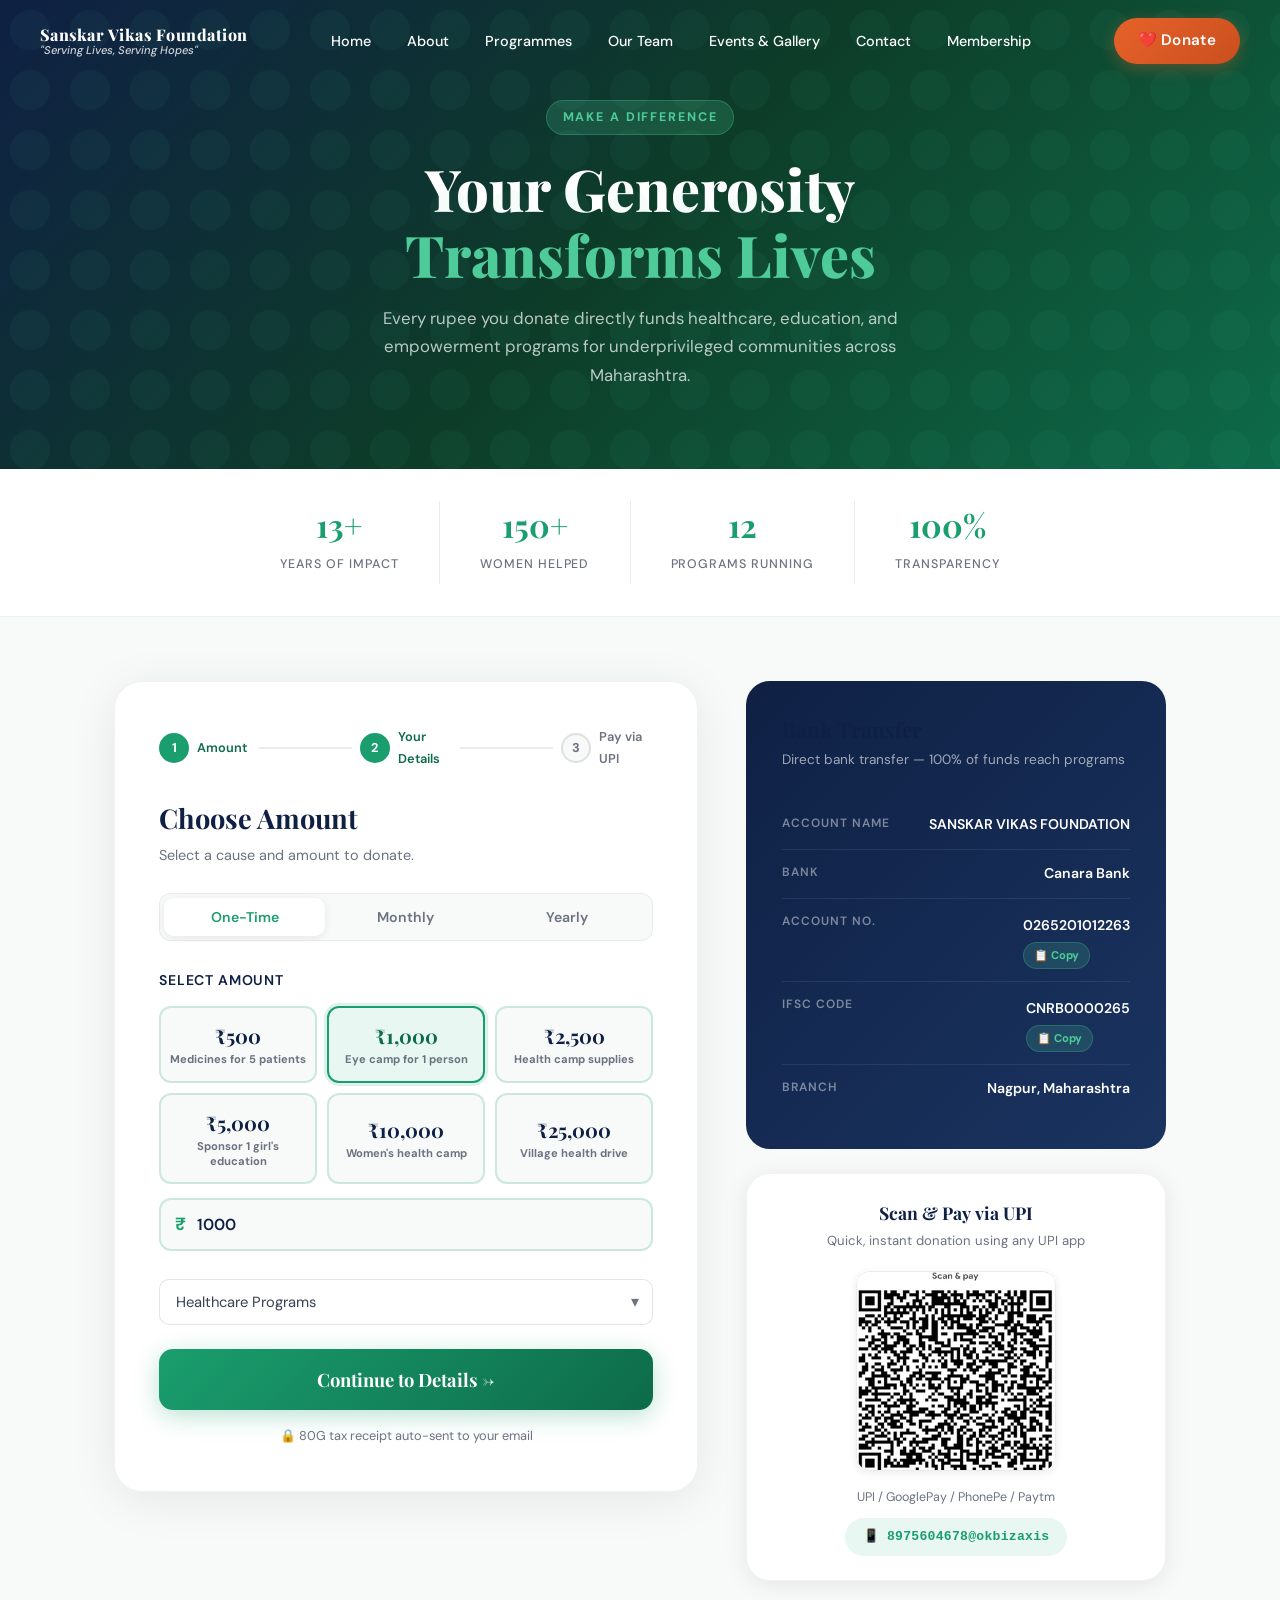
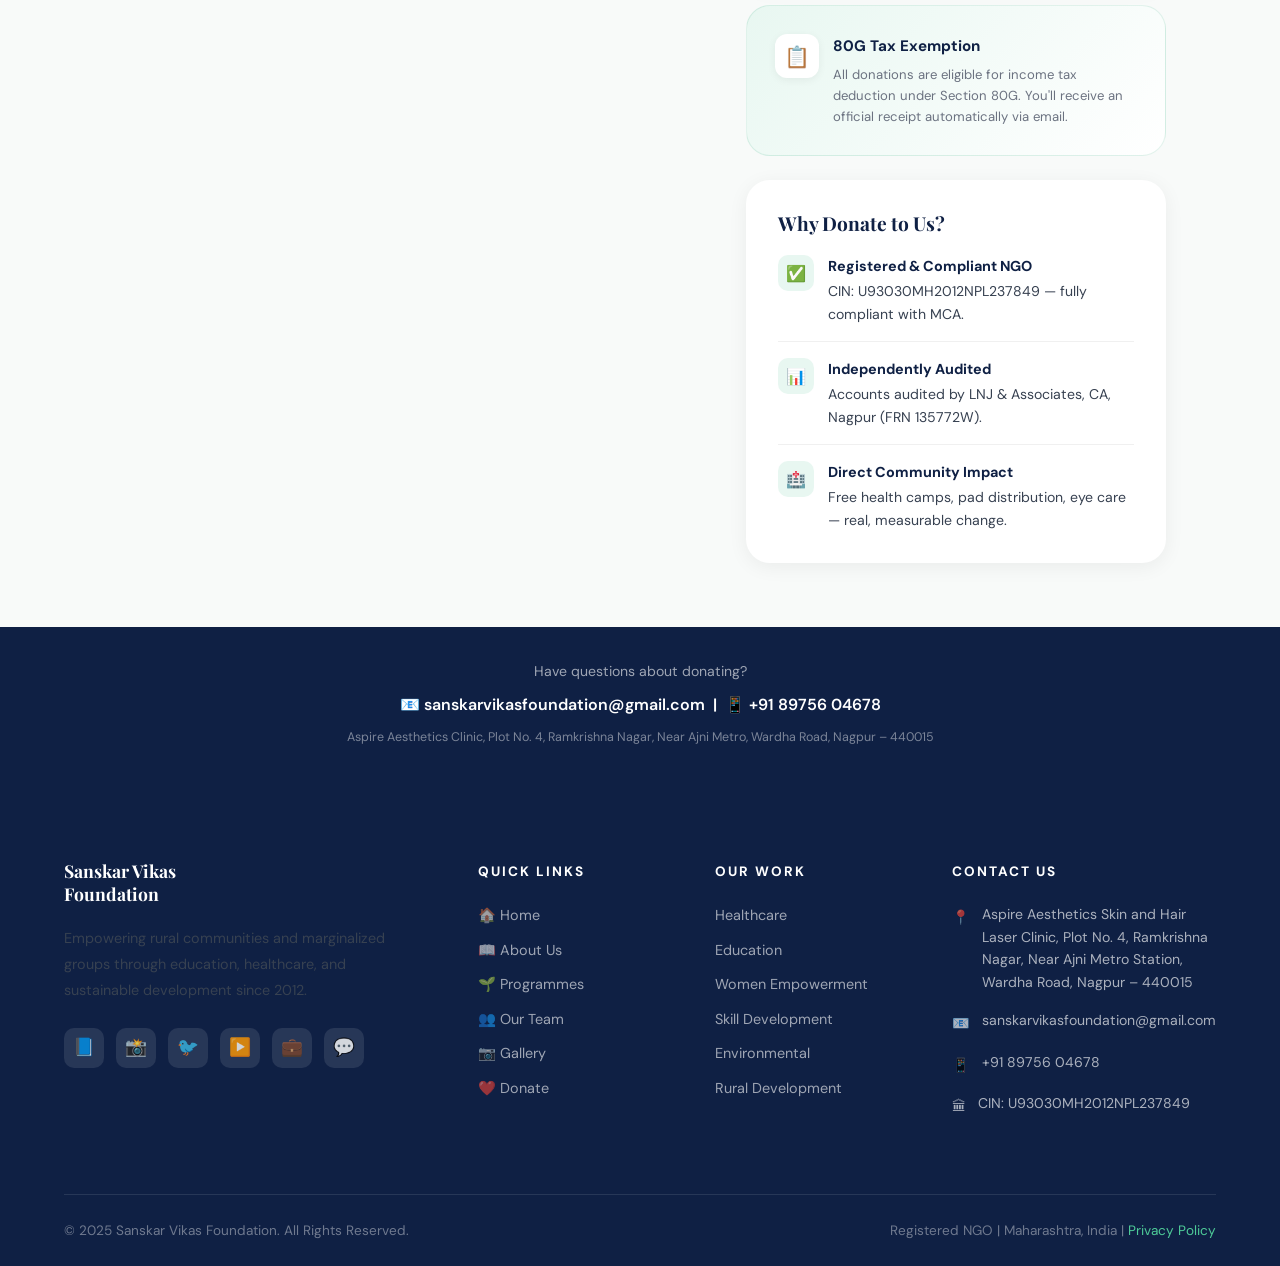
==== commit bcc323cc: "Update donate.html" ====
--- a/donate.html
+++ b/donate.html
@@ -926,14 +926,14 @@
       </div>
     </div>
 
-    <!-- Sidebar QR -->
+  <!-- Sidebar QR -->
     <div class="qr-card" data-reveal data-delay="2">
       <h4>Scan & Pay via UPI</h4>
       <p>Quick, instant donation using any UPI app</p>
       <!-- ✅ REPLACE: set src to your actual QR image file -->
       <img src="[data-uri]" alt="UPI QR Code"
            onerror="this.src='';this.style.display='none';this.nextElementSibling.style.display='block';">
-      <div style="display:none;width:180px;height:180px;background:var(--off-white);border-radius:16px;margin:0 auto 16px;border:2px dashed rgba(26,158,110,0.3);display:flex;align-items:center;justify-content:center;font-size:0.75rem;color:var(--gray-mid);text-align:center;padding:12px;">Place your QR image here</div>
+     
       <div style="font-size:0.78rem;color:var(--gray-mid);margin-bottom:10px;">UPI / GooglePay / PhonePe / Paytm</div>
       <div class="upi-id">📱 8975604678@okbizaxis</div>
     </div>
